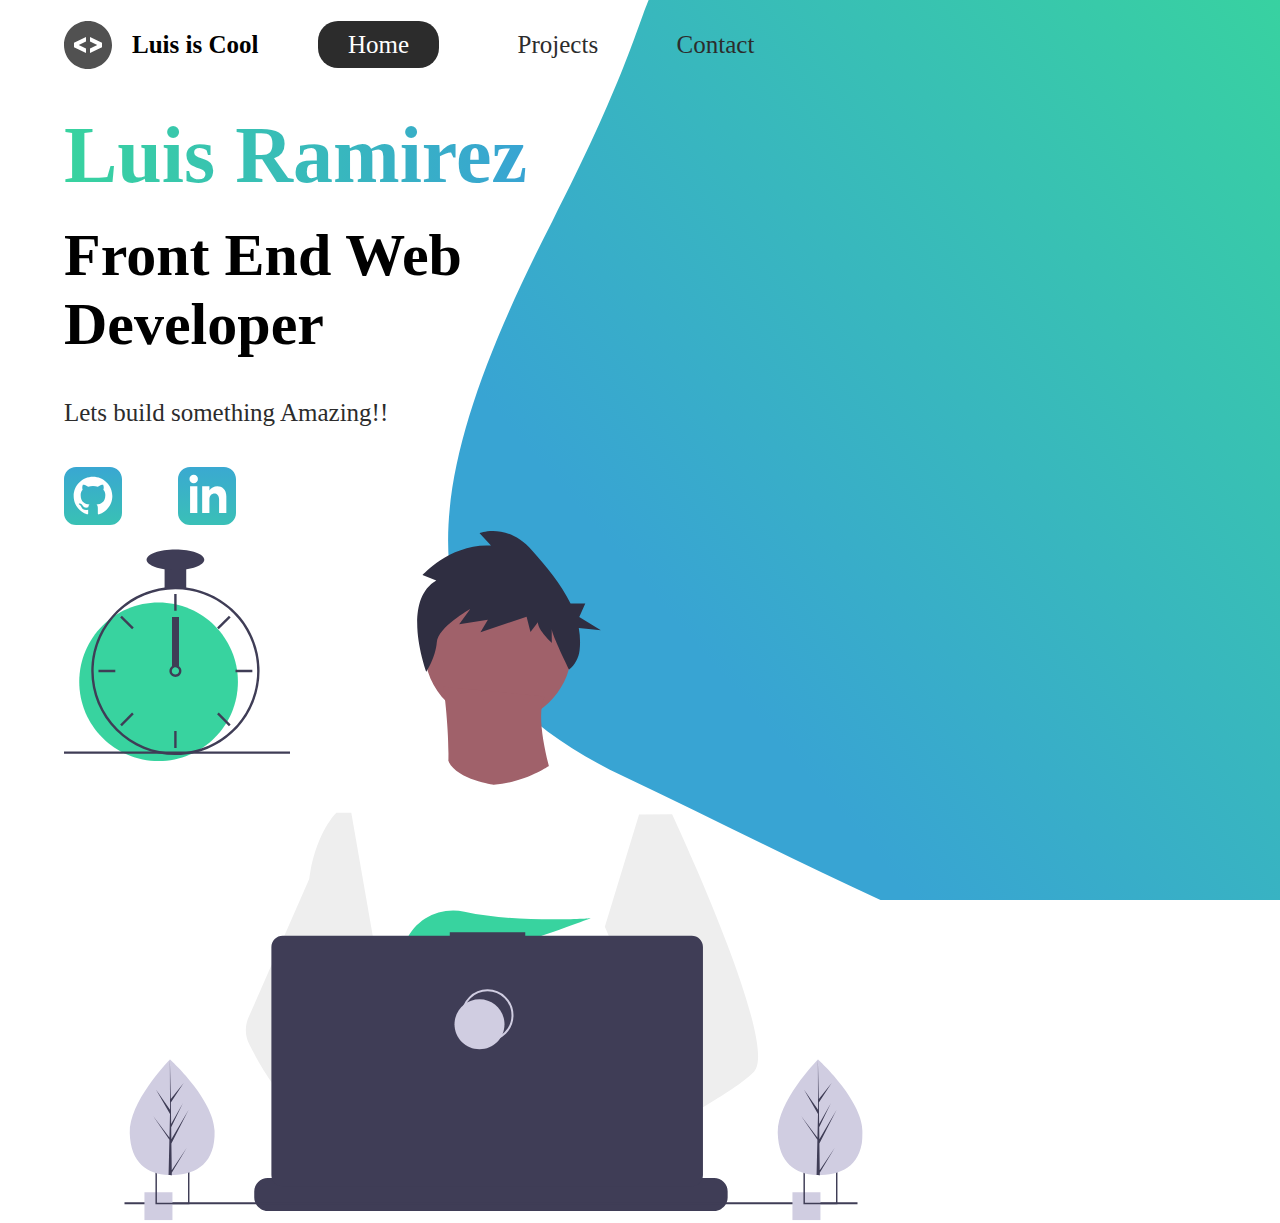
==== index.html @ 54019b85 "new page for my personal site" ====
<!DOCTYPE html>
<html lang="en">

<head>
    <meta charset="UTF-8" />
    <meta name="viewport" content="width=device-width, initial-scale=1.0" />
    <meta http-equiv="X-UA-Compatible" content="ie=edge" />
    <meta name="description" content="Luis is a front-end web developer" />
    <meta name="robots" content="index,follow" />
    <link rel="stylesheet" href="./styles/style.css" />
    <title>Luis Ramirez | Web Dev</title>
</head>

<body>
    <header class="main-head">
        <nav>
            <div class="logo">
                <img src="icons/code.svg" alt="logo">
                <h1>Luis is Cool</h1>
            </div>
            <ul>
                <li><a class="active" href="/">Home</a></li>
                <li><a href="/">Projects</a></li>
                <li><a href="/">Contact</a></li>
            </ul>
        </nav>
    </header>
    <section class="intro">
        <div class="intro-text">
            <h2>Luis Ramirez</h2>
            <h3>Front End Web <br/> Developer </h3>
            <p>Lets build something Amazing!!</p>
            <div class="intro-social">
                <a href="#"><img src="/icons/github.svg" alt="github-social-link"> </a>
                <a href="#"><img src="/icons/linked-in.svg" alt="linkedin-social-link"> </a>
            </div>
        </div>
        <div class="intro-images">
            <svg width="799" height="690" viewBox="0 0 799 690" fill="none" xmlns="http://www.w3.org/2000/svg">
            <g id="undraw_dev_productivity_umsq (1) 1" clip-path="url(#clip0)">
              <path
                id="Vector"
                d="M516.92 624.636C516.92 624.636 512.16 626.266 504.42 628.576C487.31 633.706 455.65 642.216 428.82 643.916C405.72 645.396 386.2 641.836 382.63 626.766C381.1 620.286 383.27 614.956 388 610.576C402.12 597.486 439 592.796 468.25 591.186C476.51 590.736 484.15 590.526 490.51 590.446C501.31 590.306 508.39 590.526 508.39 590.526L508.56 591.186L516.92 624.636Z"
                fill="#A0616A"
              />
              <path
                id="Vector_2"
                d="M436.99 672.586C418.61 695.346 342.73 647.666 316.19 629.886C310.41 626.016 306.97 623.566 306.97 623.566L331.25 591.186L338.94 580.936C338.94 580.936 345.82 584.586 355.99 590.526C356.36 590.746 356.73 590.966 357.11 591.186C365.88 596.336 376.89 603.066 388 610.576C403.33 620.946 418.83 632.776 428.82 643.916C438.59 654.806 443.08 665.036 436.99 672.586Z"
                fill="#A0616A"
              />
              <g id="me">
                <path
                  id="Vector_3"
                  d="M434.672 191.952C475.283 191.607 507.926 158.406 507.582 117.795C507.237 77.1832 474.036 44.5403 433.425 44.8847C392.813 45.2291 360.17 78.4303 360.515 119.042C360.859 159.653 394.06 192.296 434.672 191.952Z"
                  fill="#A0616A"
                />
                <path
                  id="Vector_4"
                  d="M379.477 155.65C379.477 155.65 394.216 259.972 373.002 271.875C351.787 283.779 499.929 283.588 499.929 283.588C499.929 283.588 466.124 193.284 480.809 165.449L379.477 155.65Z"
                  fill="#A0616A"
                />
                <path
                  id="Vector_5"
                  d="M608.101 283.199L596.257 339.402L571.214 458.308L570.49 464.815L562.138 540.138L556.582 590.177L552.857 623.79C528.584 636.526 510.988 645.326 510.988 645.326C510.988 645.326 509.404 637.719 506.871 627.99C489.805 633.265 458.218 642.043 431.404 643.97C441.266 654.777 445.842 664.969 439.817 672.57C421.63 695.485 345.349 648.45 318.659 630.896C318.077 635.158 317.879 639.464 318.068 643.762L297.626 628.314L299.331 592.359L302.206 531.522L305.819 455.229C304.448 451.975 303.294 448.634 302.364 445.228C295.956 423.161 288.032 379.057 281.928 342.067C277.016 312.298 273.302 287.138 272.517 281.785C272.411 281.086 272.358 280.726 272.358 280.726L384.363 230.094C392.509 248.556 429.865 253.809 429.865 253.809C460.756 251.417 484.847 234.913 484.847 234.913L608.101 283.199Z"
                  fill="white"
                />
                <path
                  id="Vector_6"
                  d="M372.285 49.3811L358.49 43.9934C358.49 43.9934 386.969 12.1 426.99 14.513L415.635 2.22366C415.635 2.22366 443.04 -9.01799 468.283 19.6674C481.553 34.7467 496.908 52.4737 506.557 72.5077L521.281 72.3829L515.251 85.9663L536.874 99.3152L514.777 97.0719C516.155 104.471 516.421 112.034 515.566 119.511C514.683 126.991 510.928 133.835 505.094 138.598V138.598C505.094 138.598 487.743 103.449 487.696 97.9443L487.813 111.705C487.813 111.705 473.959 99.4371 473.889 91.1807L466.471 100.877L462.593 85.7717L416.475 101.301L423.87 88.8526L395.157 93.2246L406.278 77.9923C406.278 77.9923 373.932 96.1568 372.811 111.304C371.689 126.452 362.299 140.875 362.299 140.875C362.299 140.875 336.213 70.3294 372.285 49.3811Z"
                  fill="#2F2E41"
                />
                <path
                  id="Vector_7"
                  d="M690.215 540.422C682.794 548.605 664.338 560.992 641.951 574.422C633.623 579.413 624.757 584.559 615.71 589.676C594.122 601.889 571.514 614.001 552.857 623.79C528.584 636.526 510.988 645.326 510.988 645.326C510.988 645.326 509.403 637.719 506.871 627.99C503.48 614.968 498.397 598.141 493.184 590.715C493.002 590.456 492.82 590.218 492.638 589.979C491.121 588.022 489.601 586.885 488.112 586.897L562.138 540.138L594.127 519.926L570.489 464.814L540.842 395.683L557.908 339.727L575.062 283.479L608.101 283.199C608.101 283.199 619.243 306.985 633.514 340.166C635.647 345.128 637.851 350.299 640.096 355.64C669.469 425.394 706.176 522.836 690.215 540.422Z"
                  fill="#EEEEEE"
                />
                <path
                  id="Vector_8"
                  d="M358.123 591.2C355.41 591.212 352.702 591.456 350.029 591.928C327.074 596.073 320.47 616.94 318.659 630.896C318.077 635.158 317.879 639.464 318.068 643.761L297.626 628.314L290.178 622.687C272.316 616.628 256.353 605.733 242.483 592.84C230.449 581.456 219.634 568.849 210.213 555.223C200.831 541.793 192.448 527.692 185.134 513.034C183.094 508.943 181.977 504.454 181.864 499.884C181.751 495.314 182.644 490.775 184.48 486.588L209.154 430.327L245.218 348.098C245.471 346.146 245.752 344.237 246.059 342.371C252.995 300.511 272.367 281.786 272.367 281.786L287.286 281.659L297.778 341.932L310.813 416.815L302.364 445.227L282.839 510.845L302.205 531.522L358.123 591.2Z"
                  fill="#EEEEEE"
                />
              </g>
              <path
                id="Vector_9"
                d="M372.877 415.806L385.631 430.686C390.37 429.783 395.319 428.721 400.416 427.529L396.752 415.806L405.71 426.256C459.707 412.975 526.637 387.155 526.637 387.155C526.637 387.155 454.379 392.453 400.428 380.666C376.558 375.451 351.998 387.284 342.202 409.668C336.508 422.679 337.403 433.951 357.596 433.951C364.419 433.835 371.223 433.195 377.949 432.037L372.877 415.806Z"
                fill="#38D39F"
              />
              <path
                id="Vector_10"
                d="M663.65 660.386V666.456C663.654 668.122 663.345 669.774 662.74 671.326C662.472 672.018 662.147 672.687 661.77 673.326C660.578 675.326 658.887 676.983 656.862 678.133C654.838 679.283 652.549 679.887 650.22 679.886H203.67C201.342 679.887 199.053 679.283 197.028 678.133C195.003 676.983 193.312 675.326 192.12 673.326C191.743 672.687 191.419 672.018 191.15 671.326C190.546 669.774 190.237 668.122 190.24 666.456V660.386C190.24 658.622 190.587 656.876 191.262 655.246C191.936 653.616 192.926 652.136 194.173 650.888C195.42 649.641 196.901 648.652 198.53 647.977C200.16 647.302 201.906 646.955 203.67 646.956H229.41V644.126C229.41 644.052 229.425 643.979 229.453 643.911C229.481 643.843 229.522 643.782 229.574 643.73C229.626 643.678 229.688 643.636 229.756 643.608C229.824 643.58 229.897 643.566 229.97 643.566H243.4C243.474 643.566 243.547 643.58 243.615 643.608C243.683 643.636 243.745 643.678 243.797 643.73C243.849 643.782 243.89 643.843 243.918 643.911C243.946 643.979 243.96 644.052 243.96 644.126V646.956H252.35V644.126C252.35 644.052 252.365 643.979 252.393 643.911C252.421 643.843 252.462 643.782 252.514 643.73C252.566 643.678 252.628 643.636 252.696 643.608C252.764 643.58 252.837 643.566 252.91 643.566H266.34C266.414 643.566 266.487 643.58 266.555 643.608C266.623 643.636 266.684 643.678 266.736 643.73C266.789 643.782 266.83 643.843 266.858 643.911C266.886 643.979 266.9 644.052 266.9 644.126V646.956H275.3V644.126C275.3 644.052 275.315 643.979 275.343 643.911C275.371 643.843 275.412 643.782 275.464 643.73C275.516 643.678 275.578 643.636 275.646 643.608C275.714 643.58 275.787 643.566 275.86 643.566H289.29C289.364 643.566 289.437 643.58 289.505 643.608C289.573 643.636 289.634 643.678 289.686 643.73C289.739 643.782 289.78 643.843 289.808 643.911C289.836 643.979 289.85 644.052 289.85 644.126V646.956H298.24V644.126C298.24 644.052 298.255 643.979 298.283 643.911C298.311 643.843 298.352 643.782 298.404 643.73C298.456 643.678 298.518 643.636 298.586 643.608C298.654 643.58 298.727 643.566 298.8 643.566H312.23C312.304 643.566 312.377 643.58 312.445 643.608C312.513 643.636 312.574 643.678 312.626 643.73C312.678 643.782 312.72 643.843 312.748 643.911C312.776 643.979 312.79 644.052 312.79 644.126V646.956H321.18V644.126C321.18 644.052 321.194 643.979 321.223 643.911C321.251 643.843 321.292 643.782 321.344 643.73C321.396 643.678 321.458 643.636 321.526 643.608C321.594 643.58 321.667 643.566 321.74 643.566H335.17C335.244 643.566 335.317 643.58 335.385 643.608C335.453 643.636 335.514 643.678 335.566 643.73C335.618 643.782 335.66 643.843 335.688 643.911C335.716 643.979 335.73 644.052 335.73 644.126V646.956H344.13V644.126C344.13 644.052 344.145 643.979 344.173 643.911C344.201 643.843 344.242 643.782 344.294 643.73C344.346 643.678 344.408 643.636 344.476 643.608C344.544 643.58 344.617 643.566 344.69 643.566H358.12C358.194 643.566 358.267 643.58 358.335 643.608C358.403 643.636 358.464 643.678 358.516 643.73C358.569 643.782 358.61 643.843 358.638 643.911C358.666 643.979 358.68 644.052 358.68 644.126V646.956H367.07V644.126C367.07 644.052 367.085 643.979 367.113 643.911C367.141 643.843 367.182 643.782 367.234 643.73C367.286 643.678 367.348 643.636 367.416 643.608C367.484 643.58 367.557 643.566 367.63 643.566H472.83C472.904 643.566 472.977 643.58 473.045 643.608C473.113 643.636 473.174 643.678 473.227 643.73C473.279 643.782 473.32 643.843 473.348 643.911C473.376 643.979 473.39 644.052 473.39 644.126V646.956H481.79V644.126C481.79 644.052 481.804 643.979 481.833 643.911C481.861 643.843 481.902 643.782 481.954 643.73C482.006 643.678 482.068 643.636 482.136 643.608C482.204 643.58 482.277 643.566 482.35 643.566H495.78C495.928 643.567 496.07 643.627 496.175 643.732C496.279 643.836 496.339 643.978 496.34 644.126V646.956H504.73V644.126C504.73 644.052 504.745 643.979 504.773 643.911C504.801 643.843 504.842 643.782 504.894 643.73C504.946 643.678 505.008 643.636 505.076 643.608C505.144 643.58 505.217 643.566 505.29 643.566H518.72C518.794 643.566 518.867 643.58 518.935 643.608C519.003 643.636 519.065 643.678 519.117 643.73C519.169 643.782 519.21 643.843 519.238 643.911C519.266 643.979 519.28 644.052 519.28 644.126V646.956H527.67V644.126C527.67 644.052 527.685 643.979 527.713 643.911C527.741 643.843 527.782 643.782 527.834 643.73C527.886 643.678 527.948 643.636 528.016 643.608C528.084 643.58 528.157 643.566 528.23 643.566H541.66C541.734 643.566 541.807 643.58 541.875 643.608C541.943 643.636 542.005 643.678 542.057 643.73C542.109 643.782 542.15 643.843 542.178 643.911C542.206 643.979 542.22 644.052 542.22 644.126V646.956H550.62V644.126C550.62 644.052 550.635 643.979 550.663 643.911C550.691 643.843 550.732 643.782 550.784 643.73C550.836 643.678 550.898 643.636 550.966 643.608C551.034 643.58 551.107 643.566 551.18 643.566H564.61C564.757 643.568 564.898 643.628 565.001 643.733C565.104 643.837 565.161 643.979 565.16 644.126V646.956H573.56V644.126C573.56 644.052 573.575 643.979 573.603 643.911C573.631 643.843 573.672 643.782 573.724 643.73C573.776 643.678 573.838 643.636 573.906 643.608C573.974 643.58 574.047 643.566 574.12 643.566H587.55C587.624 643.566 587.697 643.58 587.765 643.608C587.833 643.636 587.895 643.678 587.947 643.73C587.999 643.782 588.04 643.843 588.068 643.911C588.096 643.979 588.11 644.052 588.11 644.126V646.956H596.5V644.126C596.5 644.052 596.515 643.979 596.543 643.911C596.571 643.843 596.612 643.782 596.664 643.73C596.716 643.678 596.778 643.636 596.846 643.608C596.914 643.58 596.987 643.566 597.06 643.566H610.49C610.564 643.566 610.637 643.58 610.705 643.608C610.773 643.636 610.835 643.678 610.887 643.73C610.939 643.782 610.98 643.843 611.008 643.911C611.036 643.979 611.05 644.052 611.05 644.126V646.956H650.22C651.984 646.955 653.731 647.302 655.36 647.977C656.99 648.652 658.471 649.641 659.718 650.888C660.965 652.136 661.954 653.616 662.629 655.246C663.304 656.876 663.651 658.622 663.65 660.386Z"
                fill="#3F3D56"
              />
              <path
                id="Vector_11"
                d="M793.5 671.326H60.5V673.326H793.5V671.326Z"
                fill="#3F3D56"
              />
              <path
                id="Vector_12"
                d="M627.694 404.757H461.251V401.326H385.78V404.757H218.651C215.665 404.757 212.801 405.943 210.69 408.054C208.578 410.166 207.392 413.029 207.392 416.015V643.927C207.392 646.913 208.578 649.776 210.69 651.888C212.801 653.999 215.665 655.185 218.651 655.185H627.694C630.68 655.185 633.544 653.999 635.655 651.888C637.767 649.776 638.953 646.913 638.953 643.927V416.015C638.953 414.537 638.662 413.073 638.096 411.707C637.53 410.341 636.701 409.1 635.655 408.054C634.61 407.009 633.369 406.18 632.003 405.614C630.637 405.048 629.173 404.757 627.694 404.757Z"
                fill="#3F3D56"
              />
              <path
                id="Vector_13"
                d="M423.5 509.326C437.307 509.326 448.5 498.133 448.5 484.326C448.5 470.519 437.307 459.326 423.5 459.326C409.693 459.326 398.5 470.519 398.5 484.326C398.5 498.133 409.693 509.326 423.5 509.326Z"
                stroke="#D0CDE1"
                stroke-width="2"
                stroke-miterlimit="10"
              />
              <path
                id="Vector_14"
                d="M415.5 518.326C429.307 518.326 440.5 507.133 440.5 493.326C440.5 479.519 429.307 468.326 415.5 468.326C401.693 468.326 390.5 479.519 390.5 493.326C390.5 507.133 401.693 518.326 415.5 518.326Z"
                fill="#D0CDE1"
              />
              <path
                id="Vector_15"
                d="M108.446 661.223H80.4463V689.223H108.446V661.223Z"
                fill="#D0CDE1"
              />
              <path
                id="Vector_16"
                d="M91.4502 639.223V673.223H125.45V639.223H91.4502ZM123.97 671.743H92.9202V640.703H123.97V671.743Z"
                fill="#3F3D56"
              />
              <path
                id="Vector_17"
                d="M756.446 661.223H728.446V689.223H756.446V661.223Z"
                fill="#D0CDE1"
              />
              <path
                id="Vector_18"
                d="M739.45 639.223V673.223H773.45V639.223H739.45ZM771.97 671.743H740.92V640.703H771.97V671.743Z"
                fill="#3F3D56"
              />
              <path
                id="Vector_19"
                d="M94.5802 230.113C138.399 230.113 173.921 194.592 173.921 150.773C173.921 106.955 138.399 71.4326 94.5802 71.4326C50.7617 71.4326 15.2397 106.955 15.2397 150.773C15.2397 194.592 50.7617 230.113 94.5802 230.113Z"
                fill="#38D39F"
              />
              <path
                id="Vector_20"
                d="M122.229 56.4899C115.045 55.5763 107.774 55.5763 100.59 56.4899C84.586 58.5913 69.5203 65.2398 57.181 75.6465C44.8417 86.0532 35.7467 99.7813 30.9754 115.202C28.8053 122.229 27.5764 129.514 27.3208 136.864C27.2848 137.886 27.2607 138.92 27.2607 139.954C27.283 162.264 36.1559 183.655 51.932 199.431C67.7082 215.207 89.0989 224.08 111.41 224.103C113.201 224.103 114.992 224.042 116.759 223.934C120.907 223.674 125.03 223.103 129.093 222.227C148.495 218.055 165.798 207.161 177.947 191.468C190.095 175.776 196.308 156.295 195.487 136.467C194.665 116.638 186.863 97.738 173.459 83.1039C160.054 68.4698 141.909 59.0435 122.229 56.4899H122.229ZM137.748 217.347H137.736C130.959 219.659 123.905 221.062 116.759 221.518C114.992 221.638 113.201 221.698 111.41 221.698C89.7377 221.672 68.961 213.051 53.6367 197.727C38.3123 182.402 29.6914 161.626 29.6649 139.954C29.6649 138.92 29.689 137.886 29.725 136.864C30.5514 115.744 39.5156 95.7617 54.7411 81.1008C69.9666 66.44 90.273 58.237 111.41 58.2089C130.776 58.21 149.513 65.0865 164.283 77.6131C179.052 90.1398 188.895 107.503 192.057 126.61C195.219 145.716 191.496 165.325 181.55 181.942C171.604 198.559 156.081 211.106 137.748 217.347H137.748Z"
                fill="#3F3D56"
              />
              <path
                id="Vector_21"
                d="M112.612 63.0176H110.208V79.8474H112.612V63.0176Z"
                fill="#3F3D56"
              />
              <path
                id="Vector_22"
                d="M57.8578 84.7018L56.1577 86.4019L68.0582 98.3023L69.7582 96.6022L57.8578 84.7018Z"
                fill="#3F3D56"
              />
              <path
                id="Vector_23"
                d="M34.4736 138.751V141.156H51.3034V138.751H34.4736Z"
                fill="#3F3D56"
              />
              <path
                id="Vector_24"
                d="M56.1578 193.506L57.8579 195.206L69.7584 183.306L68.0583 181.606L56.1578 193.506Z"
                fill="#3F3D56"
              />
              <path
                id="Vector_25"
                d="M153.062 96.6022L154.762 98.3022L166.662 86.4018L164.962 84.7017L153.062 96.6022Z"
                fill="#3F3D56"
              />
              <path
                id="Vector_26"
                d="M171.516 138.751V141.156H188.346V138.751H171.516Z"
                fill="#3F3D56"
              />
              <path
                id="Vector_27"
                d="M154.762 181.605L153.062 183.305L164.962 195.206L166.662 193.506L154.762 181.605Z"
                fill="#3F3D56"
              />
              <path
                id="Vector_28"
                d="M112.612 200.06H110.208V216.89H112.612V200.06Z"
                fill="#3F3D56"
              />
              <path
                id="Vector_29"
                d="M115.016 135.145C113.976 134.365 112.711 133.943 111.41 133.943C110.11 133.943 108.844 134.365 107.804 135.145C107.091 135.686 106.505 136.375 106.085 137.165C105.552 138.181 105.322 139.329 105.421 140.473C105.52 141.616 105.944 142.707 106.644 143.617C107.343 144.527 108.288 145.218 109.368 145.608C110.447 145.997 111.616 146.07 112.735 145.817C113.855 145.564 114.878 144.996 115.685 144.179C116.492 143.363 117.048 142.333 117.288 141.21C117.528 140.088 117.441 138.92 117.039 137.846C116.636 136.771 115.935 135.834 115.017 135.145H115.016ZM111.41 143.56C110.454 143.557 109.539 143.176 108.863 142.501C108.187 141.825 107.807 140.909 107.804 139.954C107.808 139.224 108.03 138.513 108.441 137.91C108.793 137.4 109.271 136.989 109.828 136.718C110.386 136.446 111.004 136.323 111.623 136.361C112.241 136.398 112.84 136.594 113.361 136.931C113.881 137.267 114.307 137.732 114.595 138.281C114.883 138.83 115.025 139.444 115.007 140.063C114.989 140.683 114.811 141.287 114.491 141.818C114.17 142.349 113.719 142.788 113.179 143.093C112.639 143.398 112.03 143.559 111.41 143.56V143.56Z"
                fill="#3F3D56"
              />
              <path
                id="Vector_30"
                d="M122.229 35.3687H100.591V57.007H122.229V35.3687Z"
                fill="#3F3D56"
              />
              <path
                id="Vector_31"
                d="M111.41 38.9748C127.344 38.9748 140.261 34.4 140.261 28.7567C140.261 23.1134 127.344 18.5386 111.41 18.5386C95.4757 18.5386 82.5586 23.1134 82.5586 28.7567C82.5586 34.4 95.4757 38.9748 111.41 38.9748Z"
                fill="#3F3D56"
              />
              <path id="clock-arrow" d="M115 86H108V135H115V86Z" fill="#3F3D56" />
              <path
                id="Vector_32"
                d="M226 220.44H0V222.844H226V220.44Z"
                fill="#3F3D56"
              />
              <g id="plant-left">
                <path
                  id="Vector_33"
                  d="M150.594 599.754C151.527 631.704 132.858 643.413 109.43 644.097C108.886 644.113 108.344 644.123 107.805 644.126C106.719 644.135 105.643 644.117 104.577 644.072C83.3891 643.193 66.6172 631.945 65.7495 602.232C64.8515 571.482 103.018 531.529 105.882 528.574L105.887 528.571C105.996 528.458 106.052 528.402 106.052 528.402C106.052 528.402 149.661 567.807 150.594 599.754Z"
                  fill="#D0CDE1"
                />
                <path
                  id="Vector_34"
                  d="M107.744 639.255L122.626 617.124L107.774 641.636L107.805 644.126C106.719 644.135 105.643 644.117 104.577 644.072L105.315 612.06L105.295 611.813L105.322 611.766L105.393 608.741L89.0952 585.078L105.374 606.477L105.432 607.116L105.989 582.93L91.9122 558.397L106.029 578.681L105.882 528.574L105.882 528.407L105.887 528.571L106.821 568.062L119.651 552.021L106.863 571.464L107.143 593.098L118.949 571.984L107.187 596.279L107.343 608.308L124.512 578.897L107.395 612.505L107.744 639.255Z"
                  fill="#3F3D56"
                />
              </g>
              <g id="plant-right">
                <path
                  id="Vector_35"
                  d="M798.594 599.754C799.527 631.704 780.858 643.413 757.43 644.097C756.886 644.113 756.344 644.123 755.805 644.126C754.719 644.135 753.643 644.117 752.577 644.072C731.389 643.193 714.617 631.945 713.749 602.232C712.851 571.482 751.018 531.529 753.882 528.574L753.887 528.571C753.996 528.458 754.052 528.402 754.052 528.402C754.052 528.402 797.661 567.807 798.594 599.754Z"
                  fill="#D0CDE1"
                />
                <path
                  id="Vector_36"
                  d="M755.744 639.255L770.626 617.124L755.774 641.636L755.805 644.126C754.719 644.135 753.643 644.117 752.577 644.072L753.315 612.06L753.295 611.813L753.323 611.766L753.393 608.741L737.095 585.078L753.374 606.477L753.432 607.116L753.989 582.93L739.912 558.397L754.029 578.681L753.882 528.574L753.882 528.407L753.887 528.571L754.821 568.062L767.651 552.021L754.864 571.464L755.143 593.098L766.949 571.984L755.187 596.279L755.343 608.308L772.512 578.897L755.395 612.505L755.744 639.255Z"
                  fill="#3F3D56"
                />
              </g>
            </g>
            <defs>
              <clipPath id="clip0">
                <rect width="798.627" height="689.223" fill="white" />
              </clipPath>
            </defs>
          </svg>
            <img class="splash" src="/img/splash.svg" alt="" />
        </div>
    </section>


</body>

</html>
---- styles/style.css ----
* {
  margin: 0;
  padding: 0;
  -webkit-box-sizing: border-box;
          box-sizing: border-box;
}

html {
  font-size: 62.5%;
}

h1 {
  font-size: 2.5rem;
}

li,
button,
label,
input,
a,
p {
  font-size: 2.5rem;
}

h2 {
  font-size: 4rem;
}

h3 {
  font-size: 2.5rem;
}

h4,
h5 {
  font-size: 2rem;
}

ul {
  list-style: none;
}

a {
  text-decoration: none;
  color: #2c2c2c;
}

.main-head {
  width: 95%;
  margin: 0 0 0 auto;
}

nav {
  display: -webkit-box;
  display: -ms-flexbox;
  display: flex;
  -webkit-box-pack: justify;
      -ms-flex-pack: justify;
          justify-content: space-between;
  -webkit-box-align: center;
      -ms-flex-align: center;
          align-items: center;
  -webkit-box-orient: horizontal;
  -webkit-box-direction: normal;
      -ms-flex-direction: row;
          flex-direction: row;
  min-height: 10vh;
  width: 60%;
  -ms-flex-wrap: wrap;
      flex-wrap: wrap;
}

nav .logo {
  display: -webkit-box;
  display: -ms-flexbox;
  display: flex;
  -webkit-box-pack: start;
      -ms-flex-pack: start;
          justify-content: flex-start;
  -webkit-box-align: center;
      -ms-flex-align: center;
          align-items: center;
  -webkit-box-orient: horizontal;
  -webkit-box-direction: normal;
      -ms-flex-direction: row;
          flex-direction: row;
  -webkit-box-flex: 1;
      -ms-flex: 1 1 10rem;
          flex: 1 1 10rem;
}

nav .logo h1 {
  margin: 2rem;
}

nav ul {
  display: -webkit-box;
  display: -ms-flexbox;
  display: flex;
  -ms-flex-pack: distribute;
      justify-content: space-around;
  -webkit-box-align: center;
      -ms-flex-align: center;
          align-items: center;
  -webkit-box-orient: horizontal;
  -webkit-box-direction: normal;
      -ms-flex-direction: row;
          flex-direction: row;
  -webkit-box-flex: 1;
      -ms-flex: 1 1 40rem;
          flex: 1 1 40rem;
}

.intro {
  min-height: 90vh;
  width: 90%;
  margin: auto;
  -ms-flex-wrap: wrap;
      flex-wrap: wrap;
  display: -webkit-box;
  display: -ms-flexbox;
  display: flex;
  -webkit-box-pack: justify;
      -ms-flex-pack: justify;
          justify-content: space-between;
  -webkit-box-align: center;
      -ms-flex-align: center;
          align-items: center;
  -webkit-box-orient: horizontal;
  -webkit-box-direction: normal;
      -ms-flex-direction: row;
          flex-direction: row;
}

.intro h2 {
  font-size: 8rem;
  padding-top: 2rem;
  background: -webkit-gradient(linear, left top, right top, from(#38d39f), to(#38a4d3));
  background: linear-gradient(left, #38d39f, #38a4d3);
  -webkit-background-clip: text;
  -moz-background-clip: text;
  -webkit-text-fill-color: transparent;
  -moz-text-fill-color: transparent;
  display: inline-block;
}

.intro h3 {
  font-size: 6rem;
  padding: 2rem 0rem;
}

.intro p {
  padding-top: 2rem;
  color: #2c2c2c;
}

.splash {
  position: absolute;
  top: 0%;
  right: 0%;
  height: 100%;
  z-index: -1;
}

.intro-social {
  margin-top: 4rem;
}

.intro-social a {
  margin-right: 5rem;
}

.active {
  background: #2c2c2c;
  color: white;
  padding: 1rem 3rem;
  border-radius: 2rem;
}

.intro-text,
.intro-images {
  -webkit-box-flex: 1;
      -ms-flex: 1 1 40rem;
          flex: 1 1 40rem;
}
/*# sourceMappingURL=style.css.map */
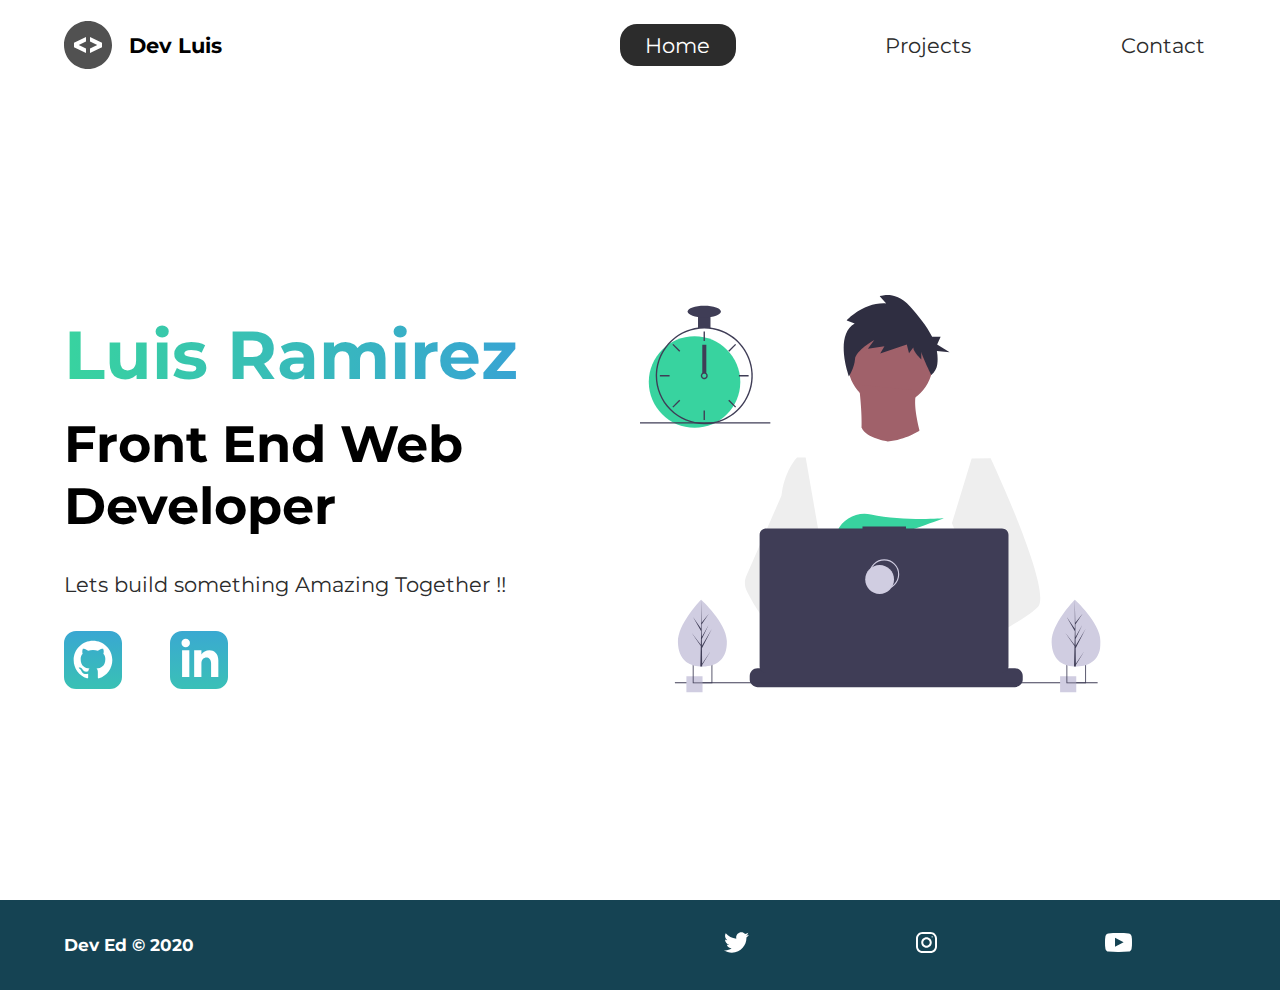
==== commit c74d217b: "added contact page" ====
--- a/index.html
+++ b/index.html
@@ -7,6 +7,7 @@
     <meta http-equiv="X-UA-Compatible" content="ie=edge" />
     <meta name="description" content="Luis is a front-end web developer" />
     <meta name="robots" content="index,follow" />
+    <link href="https://fonts.googleapis.com/css2?family=Montserrat:wght@400;500&display=swap" rel="stylesheet">
     <link rel="stylesheet" href="./styles/style.css" />
     <title>Luis Ramirez | Web Dev</title>
 </head>
@@ -16,12 +17,12 @@
         <nav>
             <div class="logo">
                 <img src="icons/code.svg" alt="logo">
-                <h1>Luis is Cool</h1>
+                <h1>Dev Luis</h1>
             </div>
             <ul>
                 <li><a class="active" href="/">Home</a></li>
-                <li><a href="/">Projects</a></li>
-                <li><a href="/">Contact</a></li>
+                <li><a href="./projects/">Projects</a></li>
+                <li><a href="./contact/">Contact</a></li>
             </ul>
         </nav>
     </header>
@@ -29,10 +30,10 @@
         <div class="intro-text">
             <h2>Luis Ramirez</h2>
             <h3>Front End Web <br/> Developer </h3>
-            <p>Lets build something Amazing!!</p>
+            <p>Lets build something Amazing Together !!</p>
             <div class="intro-social">
-                <a href="#"><img src="/icons/github.svg" alt="github-social-link"> </a>
-                <a href="#"><img src="/icons/linked-in.svg" alt="linkedin-social-link"> </a>
+                <a href="https://github.com/LRamirez24"><img src="/icons/github.svg" alt="github-social-link"> </a>
+                <a href="https://www.linkedin.com/in/luisramirez2050/"><img src="/icons/linked-in.svg" alt="linkedin-social-link"> </a>
             </div>
         </div>
         <div class="intro-images">
@@ -237,6 +238,20 @@
             <img class="splash" src="/img/splash.svg" alt="" />
         </div>
     </section>
+    <footer>
+        <h4>Dev Ed &copy; 2020</h4>
+        <ul>
+            <li>
+                <a href="#"><img src="/icons/twitter 1.svg" alt="twitter-social" /></a>
+            </li>
+            <li>
+                <a href="https://www.instagram.com/apex_2025/"><img src="/icons/instagram 1.svg" alt="instagram-social" /></a>
+            </li>
+            <li>
+                <a href="https://www.youtube.com/channel/UCtW0k7LJt987XEKAniALX8g?view_as=subscriber"><img src="/icons/youtube-symbol 1.svg" alt="youtube-social" /></a>
+            </li>
+        </ul>
+    </footer>
 
 
 </body>
--- a/styles/style.css
+++ b/styles/style.css
@@ -11,6 +11,10 @@
 
 h1 {
   font-size: 2.5rem;
+}
+
+body {
+  font-family: 'Montserrat', sans-serif;
 }
 
 li,
@@ -182,4 +186,328 @@
       -ms-flex: 1 1 40rem;
           flex: 1 1 40rem;
 }
+
+#plant-left {
+  -webkit-animation: plant 1.5s ease infinite alternate;
+          animation: plant 1.5s ease infinite alternate;
+}
+
+#plant-right {
+  -webkit-animation: plant 1.5s ease infinite alternate 0.5s;
+          animation: plant 1.5s ease infinite alternate 0.5s;
+}
+
+#me {
+  -webkit-animation: me 1s ease infinite alternate;
+          animation: me 1s ease infinite alternate;
+  -webkit-transform-origin: bottom;
+          transform-origin: bottom;
+}
+
+#clock-arrow {
+  -webkit-animation: clock 1.5s infinite linear;
+          animation: clock 1.5s infinite linear;
+  transform-box: fill-box;
+  -webkit-transform-origin: bottom;
+          transform-origin: bottom;
+}
+
+@-webkit-keyframes me {
+  from {
+    -webkit-transform: rotateZ(-5deg);
+            transform: rotateZ(-5deg);
+  }
+  to {
+    -webkit-transform: rotateZ(5deg);
+            transform: rotateZ(5deg);
+  }
+}
+
+@keyframes me {
+  from {
+    -webkit-transform: rotateZ(-5deg);
+            transform: rotateZ(-5deg);
+  }
+  to {
+    -webkit-transform: rotateZ(5deg);
+            transform: rotateZ(5deg);
+  }
+}
+
+@-webkit-keyframes plant {
+  from {
+    -webkit-transform: translateY(0%);
+            transform: translateY(0%);
+  }
+  to {
+    -webkit-transform: translateY(-30%);
+            transform: translateY(-30%);
+  }
+}
+
+@keyframes plant {
+  from {
+    -webkit-transform: translateY(0%);
+            transform: translateY(0%);
+  }
+  to {
+    -webkit-transform: translateY(-30%);
+            transform: translateY(-30%);
+  }
+}
+
+@-webkit-keyframes clock {
+  from {
+    -webkit-transform: rotateZ(0deg);
+            transform: rotateZ(0deg);
+  }
+  to {
+    -webkit-transform: rotateZ(360deg);
+            transform: rotateZ(360deg);
+  }
+}
+
+@keyframes clock {
+  from {
+    -webkit-transform: rotateZ(0deg);
+            transform: rotateZ(0deg);
+  }
+  to {
+    -webkit-transform: rotateZ(360deg);
+            transform: rotateZ(360deg);
+  }
+}
+
+.projects {
+  width: 90%;
+  margin: auto;
+  min-height: 90vh;
+  display: -webkit-box;
+  display: -ms-flexbox;
+  display: flex;
+  -webkit-box-pack: justify;
+      -ms-flex-pack: justify;
+          justify-content: space-between;
+  -webkit-box-align: center;
+      -ms-flex-align: center;
+          align-items: center;
+  -webkit-box-orient: horizontal;
+  -webkit-box-direction: normal;
+      -ms-flex-direction: row;
+          flex-direction: row;
+  text-align: center;
+  -ms-flex-wrap: wrap;
+      flex-wrap: wrap;
+}
+
+.projects h2 {
+  margin: 5rem;
+}
+
+.travelly,
+.elena {
+  -webkit-box-flex: 1;
+      -ms-flex: 1 1 40rem;
+          flex: 1 1 40rem;
+}
+
+.form-section {
+  min-height: 80vh;
+  display: -webkit-box;
+  display: -ms-flexbox;
+  display: flex;
+  -webkit-box-pack: center;
+      -ms-flex-pack: center;
+          justify-content: center;
+  -webkit-box-align: center;
+      -ms-flex-align: center;
+          align-items: center;
+  -webkit-box-orient: horizontal;
+  -webkit-box-direction: normal;
+      -ms-flex-direction: row;
+          flex-direction: row;
+  margin-top: 3rem;
+}
+
+.form-section form {
+  padding: 3rem 10rem;
+  -webkit-box-shadow: 0px 10px 10px rgba(0, 0, 0, 0.2), 0px 20px 40px rgba(0, 0, 0, 0.2);
+          box-shadow: 0px 10px 10px rgba(0, 0, 0, 0.2), 0px 20px 40px rgba(0, 0, 0, 0.2);
+  display: -webkit-box;
+  display: -ms-flexbox;
+  display: flex;
+  -webkit-box-pack: center;
+      -ms-flex-pack: center;
+          justify-content: center;
+  -webkit-box-align: center;
+      -ms-flex-align: center;
+          align-items: center;
+  -webkit-box-orient: vertical;
+  -webkit-box-direction: normal;
+      -ms-flex-direction: column;
+          flex-direction: column;
+  border-radius: 2rem;
+}
+
+.form-section form input,
+.form-section form textarea {
+  margin: 2rem;
+}
+
+.form-section form input:focus,
+.form-section form textarea:focus {
+  outline: 2px solid black;
+}
+
+.form-section form textarea {
+  font-family: "Montserrat", sans-serif;
+  font-size: 2rem;
+}
+
+.form-section form button {
+  width: 100%;
+  padding: 2rem;
+  background-color: #154353;
+  color: white;
+}
+
+.form-section form button:focus {
+  background: #33696b;
+}
+
+footer {
+  background: #154353;
+  color: white;
+  min-height: 10vh;
+  padding: 0% 5%;
+  display: -webkit-box;
+  display: -ms-flexbox;
+  display: flex;
+  -webkit-box-pack: start;
+      -ms-flex-pack: start;
+          justify-content: flex-start;
+  -webkit-box-align: center;
+      -ms-flex-align: center;
+          align-items: center;
+  -webkit-box-orient: horizontal;
+  -webkit-box-direction: normal;
+      -ms-flex-direction: row;
+          flex-direction: row;
+}
+
+footer ul {
+  -webkit-box-flex: 1;
+      -ms-flex: 1 1 40rem;
+          flex: 1 1 40rem;
+  display: -webkit-box;
+  display: -ms-flexbox;
+  display: flex;
+  -ms-flex-pack: distribute;
+      justify-content: space-around;
+  -webkit-box-align: center;
+      -ms-flex-align: center;
+          align-items: center;
+  -webkit-box-orient: horizontal;
+  -webkit-box-direction: normal;
+      -ms-flex-direction: row;
+          flex-direction: row;
+}
+
+footer h4 {
+  -webkit-box-flex: 1;
+      -ms-flex: 1 1 40rem;
+          flex: 1 1 40rem;
+}
+
+@media screen and (max-width: 1332px) {
+  html {
+    font-size: 53%;
+  }
+  .splash {
+    display: none;
+  }
+  svg {
+    width: 80%;
+  }
+  nav {
+    width: 100%;
+  }
+}
+
+@media screen and (max-width: 754px) {
+  html {
+    font-size: 45%;
+  }
+  svg {
+    height: 60%;
+  }
+  .main-head {
+    width: 100%;
+  }
+  nav .logo {
+    display: -webkit-box;
+    display: -ms-flexbox;
+    display: flex;
+    -webkit-box-pack: center;
+        -ms-flex-pack: center;
+            justify-content: center;
+    -webkit-box-align: center;
+        -ms-flex-align: center;
+            align-items: center;
+    -webkit-box-orient: vertical;
+    -webkit-box-direction: normal;
+        -ms-flex-direction: column;
+            flex-direction: column;
+    -webkit-box-flex: 1;
+        -ms-flex: 1 1 20rem;
+            flex: 1 1 20rem;
+    margin-top: 2rem;
+  }
+  nav ul {
+    -webkit-box-flex: 1;
+        -ms-flex: 1 1 60rem;
+            flex: 1 1 60rem;
+    margin: 2rem 0rem;
+  }
+  .intro-text {
+    margin-top: 5rem;
+    text-align: center;
+  }
+  .intro-images {
+    text-align: center;
+  }
+  .intro-social {
+    display: -webkit-box;
+    display: -ms-flexbox;
+    display: flex;
+    -webkit-box-pack: center;
+        -ms-flex-pack: center;
+            justify-content: center;
+    -webkit-box-align: center;
+        -ms-flex-align: center;
+            align-items: center;
+    -webkit-box-orient: horizontal;
+    -webkit-box-direction: normal;
+        -ms-flex-direction: row;
+            flex-direction: row;
+  }
+  .intro-social a {
+    margin: 2rem;
+  }
+  .elena,
+  .travelly {
+    -webkit-box-flex: 1;
+        -ms-flex: 1 1 50rem;
+            flex: 1 1 50rem;
+  }
+  .elena img,
+  .travelly img {
+    width: 100%;
+    height: 100%;
+  }
+  form {
+    padding: 0rem;
+    width: 100%;
+  }
+}
 /*# sourceMappingURL=style.css.map */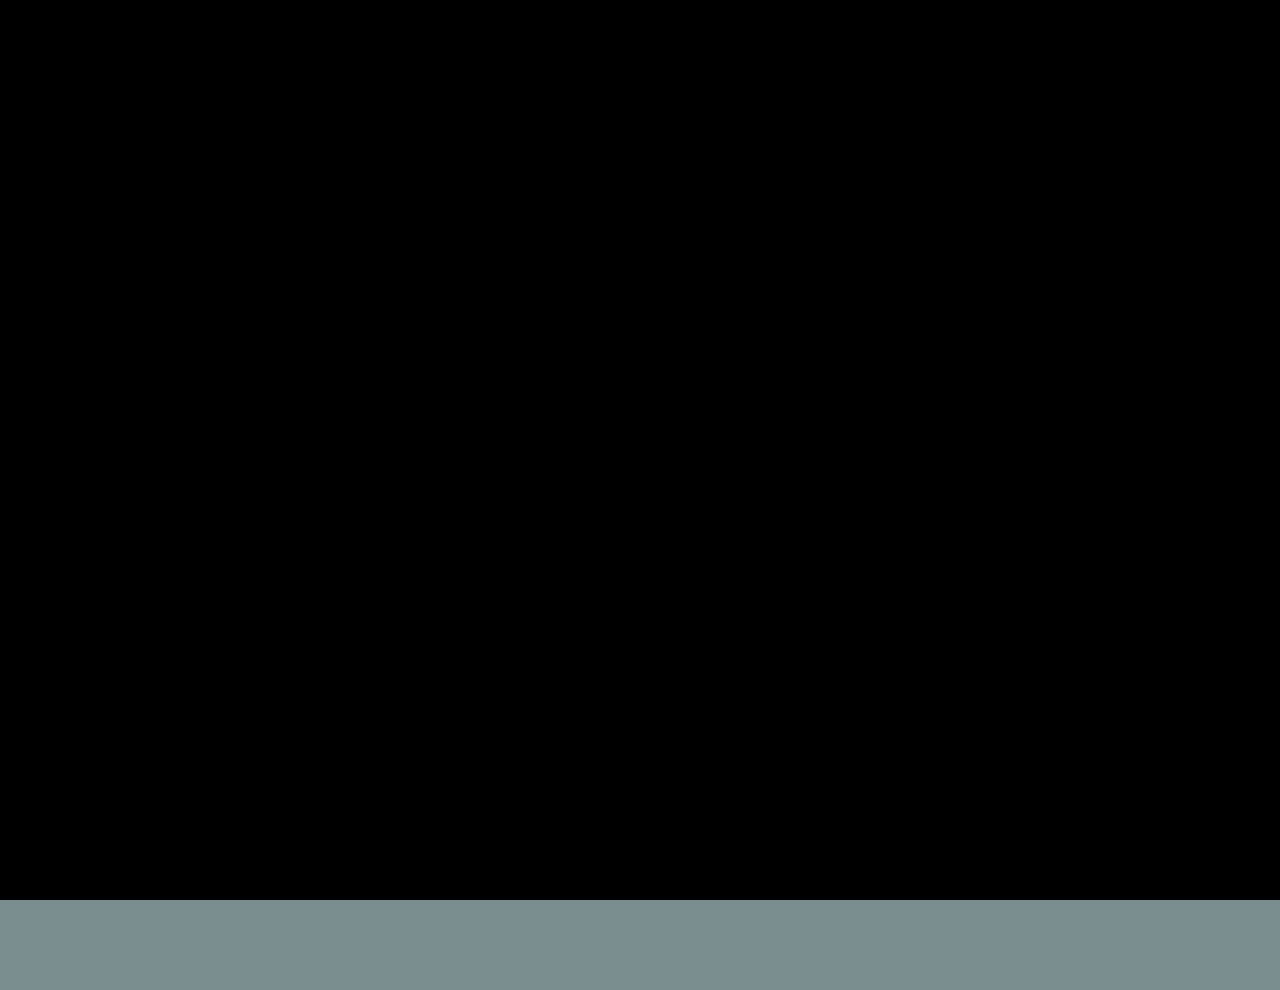
==== commit 8daa8004: "added animations" ====
--- a/index.html
+++ b/index.html
@@ -30,7 +30,7 @@
         <div class="intro-text">
             <h2>Luis Ramirez</h2>
             <h3>Front End Web <br/> Developer </h3>
-            <p>Lets build something Amazing Together !!</p>
+            <p>Let's Build Something Amazing Together!</p>
             <div class="intro-social">
                 <a href="https://github.com/LRamirez24"><img src="/icons/github.svg" alt="github-social-link"> </a>
                 <a href="https://www.linkedin.com/in/luisramirez2050/"><img src="/icons/linked-in.svg" alt="linkedin-social-link"> </a>
@@ -239,7 +239,7 @@
         </div>
     </section>
     <footer>
-        <h4>Dev Ed &copy; 2020</h4>
+        <h4>Dev Luis &copy; 2020</h4>
         <ul>
             <li>
                 <a href="#"><img src="/icons/twitter 1.svg" alt="twitter-social" /></a>
@@ -252,7 +252,17 @@
             </li>
         </ul>
     </footer>
-
+    <div class="intro-video">
+        <div class="intro-text2">
+            <h1 class="hide"><span class="text">Creating Inovation</span></h1>
+            <h1 class="hide"><span class="text">For Everyday</span></h1>
+            <h1 class="hide"><span class="text">People.</span></h1>
+        </div>
+    </div>
+    <div class="slider"></div>
+
+    <script src="https://cdnjs.cloudflare.com/ajax/libs/gsap/3.5.1/gsap.min.js" integrity="sha512-IQLehpLoVS4fNzl7IfH8Iowfm5+RiMGtHykgZJl9AWMgqx0AmJ6cRWcB+GaGVtIsnC4voMfm8f2vwtY+6oPjpQ==" crossorigin="anonymous"></script>
+    <script src="./app.js"></script>
 
 </body>
 
--- a/styles/style.css
+++ b/styles/style.css
@@ -1,20 +1,20 @@
 * {
-  margin: 0;
-  padding: 0;
-  -webkit-box-sizing: border-box;
-          box-sizing: border-box;
+    margin: 0;
+    padding: 0;
+    -webkit-box-sizing: border-box;
+    box-sizing: border-box;
 }
 
 html {
-  font-size: 62.5%;
+    font-size: 62.5%;
 }
 
 h1 {
-  font-size: 2.5rem;
+    font-size: 2.5rem;
 }
 
 body {
-  font-family: 'Montserrat', sans-serif;
+    font-family: 'Montserrat', sans-serif;
 }
 
 li,
@@ -23,491 +23,530 @@
 input,
 a,
 p {
-  font-size: 2.5rem;
+    font-size: 2.5rem;
 }
 
 h2 {
-  font-size: 4rem;
+    font-size: 4rem;
 }
 
 h3 {
-  font-size: 2.5rem;
+    font-size: 2.5rem;
 }
 
 h4,
 h5 {
-  font-size: 2rem;
+    font-size: 2rem;
 }
 
 ul {
-  list-style: none;
+    list-style: none;
 }
 
 a {
-  text-decoration: none;
-  color: #2c2c2c;
+    text-decoration: none;
+    color: #2c2c2c;
 }
 
 .main-head {
-  width: 95%;
-  margin: 0 0 0 auto;
+    width: 95%;
+    margin: 0 0 0 auto;
 }
 
 nav {
-  display: -webkit-box;
-  display: -ms-flexbox;
-  display: flex;
-  -webkit-box-pack: justify;
-      -ms-flex-pack: justify;
-          justify-content: space-between;
-  -webkit-box-align: center;
-      -ms-flex-align: center;
-          align-items: center;
-  -webkit-box-orient: horizontal;
-  -webkit-box-direction: normal;
-      -ms-flex-direction: row;
-          flex-direction: row;
-  min-height: 10vh;
-  width: 60%;
-  -ms-flex-wrap: wrap;
-      flex-wrap: wrap;
+    display: -webkit-box;
+    display: -ms-flexbox;
+    display: flex;
+    -webkit-box-pack: justify;
+    -ms-flex-pack: justify;
+    justify-content: space-between;
+    -webkit-box-align: center;
+    -ms-flex-align: center;
+    align-items: center;
+    -webkit-box-orient: horizontal;
+    -webkit-box-direction: normal;
+    -ms-flex-direction: row;
+    flex-direction: row;
+    min-height: 10vh;
+    width: 60%;
+    -ms-flex-wrap: wrap;
+    flex-wrap: wrap;
 }
 
 nav .logo {
-  display: -webkit-box;
-  display: -ms-flexbox;
-  display: flex;
-  -webkit-box-pack: start;
-      -ms-flex-pack: start;
-          justify-content: flex-start;
-  -webkit-box-align: center;
-      -ms-flex-align: center;
-          align-items: center;
-  -webkit-box-orient: horizontal;
-  -webkit-box-direction: normal;
-      -ms-flex-direction: row;
-          flex-direction: row;
-  -webkit-box-flex: 1;
-      -ms-flex: 1 1 10rem;
-          flex: 1 1 10rem;
+    display: -webkit-box;
+    display: -ms-flexbox;
+    display: flex;
+    -webkit-box-pack: start;
+    -ms-flex-pack: start;
+    justify-content: flex-start;
+    -webkit-box-align: center;
+    -ms-flex-align: center;
+    align-items: center;
+    -webkit-box-orient: horizontal;
+    -webkit-box-direction: normal;
+    -ms-flex-direction: row;
+    flex-direction: row;
+    -webkit-box-flex: 1;
+    -ms-flex: 1 1 10rem;
+    flex: 1 1 10rem;
 }
 
 nav .logo h1 {
-  margin: 2rem;
+    margin: 2rem;
 }
 
 nav ul {
-  display: -webkit-box;
-  display: -ms-flexbox;
-  display: flex;
-  -ms-flex-pack: distribute;
-      justify-content: space-around;
-  -webkit-box-align: center;
-      -ms-flex-align: center;
-          align-items: center;
-  -webkit-box-orient: horizontal;
-  -webkit-box-direction: normal;
-      -ms-flex-direction: row;
-          flex-direction: row;
-  -webkit-box-flex: 1;
-      -ms-flex: 1 1 40rem;
-          flex: 1 1 40rem;
+    display: -webkit-box;
+    display: -ms-flexbox;
+    display: flex;
+    -ms-flex-pack: distribute;
+    justify-content: space-around;
+    -webkit-box-align: center;
+    -ms-flex-align: center;
+    align-items: center;
+    -webkit-box-orient: horizontal;
+    -webkit-box-direction: normal;
+    -ms-flex-direction: row;
+    flex-direction: row;
+    -webkit-box-flex: 1;
+    -ms-flex: 1 1 40rem;
+    flex: 1 1 40rem;
 }
 
 .intro {
-  min-height: 90vh;
-  width: 90%;
-  margin: auto;
-  -ms-flex-wrap: wrap;
-      flex-wrap: wrap;
-  display: -webkit-box;
-  display: -ms-flexbox;
-  display: flex;
-  -webkit-box-pack: justify;
-      -ms-flex-pack: justify;
-          justify-content: space-between;
-  -webkit-box-align: center;
-      -ms-flex-align: center;
-          align-items: center;
-  -webkit-box-orient: horizontal;
-  -webkit-box-direction: normal;
-      -ms-flex-direction: row;
-          flex-direction: row;
+    min-height: 90vh;
+    width: 90%;
+    margin: auto;
+    -ms-flex-wrap: wrap;
+    flex-wrap: wrap;
+    display: -webkit-box;
+    display: -ms-flexbox;
+    display: flex;
+    -webkit-box-pack: justify;
+    -ms-flex-pack: justify;
+    justify-content: space-between;
+    -webkit-box-align: center;
+    -ms-flex-align: center;
+    align-items: center;
+    -webkit-box-orient: horizontal;
+    -webkit-box-direction: normal;
+    -ms-flex-direction: row;
+    flex-direction: row;
 }
 
 .intro h2 {
-  font-size: 8rem;
-  padding-top: 2rem;
-  background: -webkit-gradient(linear, left top, right top, from(#38d39f), to(#38a4d3));
-  background: linear-gradient(left, #38d39f, #38a4d3);
-  -webkit-background-clip: text;
-  -moz-background-clip: text;
-  -webkit-text-fill-color: transparent;
-  -moz-text-fill-color: transparent;
-  display: inline-block;
+    font-size: 8rem;
+    padding-top: 2rem;
+    background: -webkit-gradient(linear, left top, right top, from(#38d39f), to(#38a4d3));
+    background: linear-gradient(left, #38d39f, #38a4d3);
+    -webkit-background-clip: text;
+    -moz-background-clip: text;
+    -webkit-text-fill-color: transparent;
+    -moz-text-fill-color: transparent;
+    display: inline-block;
 }
 
 .intro h3 {
-  font-size: 6rem;
-  padding: 2rem 0rem;
+    font-size: 6rem;
+    padding: 2rem 0rem;
 }
 
 .intro p {
-  padding-top: 2rem;
-  color: #2c2c2c;
+    padding-top: 2rem;
+    color: #2c2c2c;
 }
 
 .splash {
-  position: absolute;
-  top: 0%;
-  right: 0%;
-  height: 100%;
-  z-index: -1;
+    position: absolute;
+    top: 0%;
+    right: 0%;
+    height: 100%;
+    z-index: -1;
 }
 
 .intro-social {
-  margin-top: 4rem;
+    margin-top: 4rem;
 }
 
 .intro-social a {
-  margin-right: 5rem;
+    margin-right: 5rem;
 }
 
 .active {
-  background: #2c2c2c;
-  color: white;
-  padding: 1rem 3rem;
-  border-radius: 2rem;
+    background: #2c2c2c;
+    color: white;
+    padding: 1rem 3rem;
+    border-radius: 2rem;
 }
 
 .intro-text,
 .intro-images {
-  -webkit-box-flex: 1;
-      -ms-flex: 1 1 40rem;
-          flex: 1 1 40rem;
+    -webkit-box-flex: 1;
+    -ms-flex: 1 1 40rem;
+    flex: 1 1 40rem;
 }
 
 #plant-left {
-  -webkit-animation: plant 1.5s ease infinite alternate;
-          animation: plant 1.5s ease infinite alternate;
+    -webkit-animation: plant 1.5s ease infinite alternate;
+    animation: plant 1.5s ease infinite alternate;
 }
 
 #plant-right {
-  -webkit-animation: plant 1.5s ease infinite alternate 0.5s;
-          animation: plant 1.5s ease infinite alternate 0.5s;
+    -webkit-animation: plant 1.5s ease infinite alternate 0.5s;
+    animation: plant 1.5s ease infinite alternate 0.5s;
 }
 
 #me {
-  -webkit-animation: me 1s ease infinite alternate;
-          animation: me 1s ease infinite alternate;
-  -webkit-transform-origin: bottom;
-          transform-origin: bottom;
+    -webkit-animation: me 1s ease infinite alternate;
+    animation: me 1s ease infinite alternate;
+    -webkit-transform-origin: bottom;
+    transform-origin: bottom;
 }
 
 #clock-arrow {
-  -webkit-animation: clock 1.5s infinite linear;
-          animation: clock 1.5s infinite linear;
-  transform-box: fill-box;
-  -webkit-transform-origin: bottom;
-          transform-origin: bottom;
+    -webkit-animation: clock 1.5s infinite linear;
+    animation: clock 1.5s infinite linear;
+    transform-box: fill-box;
+    -webkit-transform-origin: bottom;
+    transform-origin: bottom;
 }
 
 @-webkit-keyframes me {
-  from {
-    -webkit-transform: rotateZ(-5deg);
-            transform: rotateZ(-5deg);
-  }
-  to {
-    -webkit-transform: rotateZ(5deg);
-            transform: rotateZ(5deg);
-  }
+    from {
+        -webkit-transform: rotateZ(-5deg);
+        transform: rotateZ(-5deg);
+    }
+    to {
+        -webkit-transform: rotateZ(5deg);
+        transform: rotateZ(5deg);
+    }
 }
 
 @keyframes me {
-  from {
-    -webkit-transform: rotateZ(-5deg);
-            transform: rotateZ(-5deg);
-  }
-  to {
-    -webkit-transform: rotateZ(5deg);
-            transform: rotateZ(5deg);
-  }
+    from {
+        -webkit-transform: rotateZ(-5deg);
+        transform: rotateZ(-5deg);
+    }
+    to {
+        -webkit-transform: rotateZ(5deg);
+        transform: rotateZ(5deg);
+    }
 }
 
 @-webkit-keyframes plant {
-  from {
-    -webkit-transform: translateY(0%);
-            transform: translateY(0%);
-  }
-  to {
-    -webkit-transform: translateY(-30%);
-            transform: translateY(-30%);
-  }
+    from {
+        -webkit-transform: translateY(0%);
+        transform: translateY(0%);
+    }
+    to {
+        -webkit-transform: translateY(-30%);
+        transform: translateY(-30%);
+    }
 }
 
 @keyframes plant {
-  from {
-    -webkit-transform: translateY(0%);
-            transform: translateY(0%);
-  }
-  to {
-    -webkit-transform: translateY(-30%);
-            transform: translateY(-30%);
-  }
+    from {
+        -webkit-transform: translateY(0%);
+        transform: translateY(0%);
+    }
+    to {
+        -webkit-transform: translateY(-30%);
+        transform: translateY(-30%);
+    }
 }
 
 @-webkit-keyframes clock {
-  from {
-    -webkit-transform: rotateZ(0deg);
-            transform: rotateZ(0deg);
-  }
-  to {
-    -webkit-transform: rotateZ(360deg);
-            transform: rotateZ(360deg);
-  }
+    from {
+        -webkit-transform: rotateZ(0deg);
+        transform: rotateZ(0deg);
+    }
+    to {
+        -webkit-transform: rotateZ(360deg);
+        transform: rotateZ(360deg);
+    }
 }
 
 @keyframes clock {
-  from {
-    -webkit-transform: rotateZ(0deg);
-            transform: rotateZ(0deg);
-  }
-  to {
-    -webkit-transform: rotateZ(360deg);
-            transform: rotateZ(360deg);
-  }
+    from {
+        -webkit-transform: rotateZ(0deg);
+        transform: rotateZ(0deg);
+    }
+    to {
+        -webkit-transform: rotateZ(360deg);
+        transform: rotateZ(360deg);
+    }
 }
 
 .projects {
-  width: 90%;
-  margin: auto;
-  min-height: 90vh;
-  display: -webkit-box;
-  display: -ms-flexbox;
-  display: flex;
-  -webkit-box-pack: justify;
-      -ms-flex-pack: justify;
-          justify-content: space-between;
-  -webkit-box-align: center;
-      -ms-flex-align: center;
-          align-items: center;
-  -webkit-box-orient: horizontal;
-  -webkit-box-direction: normal;
-      -ms-flex-direction: row;
-          flex-direction: row;
-  text-align: center;
-  -ms-flex-wrap: wrap;
-      flex-wrap: wrap;
+    width: 90%;
+    margin: auto;
+    min-height: 90vh;
+    display: -webkit-box;
+    display: -ms-flexbox;
+    display: flex;
+    -webkit-box-pack: justify;
+    -ms-flex-pack: justify;
+    justify-content: space-between;
+    -webkit-box-align: center;
+    -ms-flex-align: center;
+    align-items: center;
+    -webkit-box-orient: horizontal;
+    -webkit-box-direction: normal;
+    -ms-flex-direction: row;
+    flex-direction: row;
+    text-align: center;
+    -ms-flex-wrap: wrap;
+    flex-wrap: wrap;
 }
 
 .projects h2 {
-  margin: 5rem;
+    margin: 5rem;
 }
 
 .travelly,
 .elena {
-  -webkit-box-flex: 1;
-      -ms-flex: 1 1 40rem;
-          flex: 1 1 40rem;
+    -webkit-box-flex: 1;
+    -ms-flex: 1 1 40rem;
+    flex: 1 1 40rem;
 }
 
 .form-section {
-  min-height: 80vh;
-  display: -webkit-box;
-  display: -ms-flexbox;
-  display: flex;
-  -webkit-box-pack: center;
-      -ms-flex-pack: center;
-          justify-content: center;
-  -webkit-box-align: center;
-      -ms-flex-align: center;
-          align-items: center;
-  -webkit-box-orient: horizontal;
-  -webkit-box-direction: normal;
-      -ms-flex-direction: row;
-          flex-direction: row;
-  margin-top: 3rem;
+    min-height: 80vh;
+    display: -webkit-box;
+    display: -ms-flexbox;
+    display: flex;
+    -webkit-box-pack: center;
+    -ms-flex-pack: center;
+    justify-content: center;
+    -webkit-box-align: center;
+    -ms-flex-align: center;
+    align-items: center;
+    -webkit-box-orient: horizontal;
+    -webkit-box-direction: normal;
+    -ms-flex-direction: row;
+    flex-direction: row;
+    margin-top: 3rem;
 }
 
 .form-section form {
-  padding: 3rem 10rem;
-  -webkit-box-shadow: 0px 10px 10px rgba(0, 0, 0, 0.2), 0px 20px 40px rgba(0, 0, 0, 0.2);
-          box-shadow: 0px 10px 10px rgba(0, 0, 0, 0.2), 0px 20px 40px rgba(0, 0, 0, 0.2);
-  display: -webkit-box;
-  display: -ms-flexbox;
-  display: flex;
-  -webkit-box-pack: center;
-      -ms-flex-pack: center;
-          justify-content: center;
-  -webkit-box-align: center;
-      -ms-flex-align: center;
-          align-items: center;
-  -webkit-box-orient: vertical;
-  -webkit-box-direction: normal;
-      -ms-flex-direction: column;
-          flex-direction: column;
-  border-radius: 2rem;
+    padding: 3rem 10rem;
+    -webkit-box-shadow: 0px 10px 10px rgba(0, 0, 0, 0.2), 0px 20px 40px rgba(0, 0, 0, 0.2);
+    box-shadow: 0px 10px 10px rgba(0, 0, 0, 0.2), 0px 20px 40px rgba(0, 0, 0, 0.2);
+    display: -webkit-box;
+    display: -ms-flexbox;
+    display: flex;
+    -webkit-box-pack: center;
+    -ms-flex-pack: center;
+    justify-content: center;
+    -webkit-box-align: center;
+    -ms-flex-align: center;
+    align-items: center;
+    -webkit-box-orient: vertical;
+    -webkit-box-direction: normal;
+    -ms-flex-direction: column;
+    flex-direction: column;
+    border-radius: 2rem;
 }
 
 .form-section form input,
 .form-section form textarea {
-  margin: 2rem;
+    margin: 2rem;
 }
 
 .form-section form input:focus,
 .form-section form textarea:focus {
-  outline: 2px solid black;
+    outline: 2px solid black;
 }
 
 .form-section form textarea {
-  font-family: "Montserrat", sans-serif;
-  font-size: 2rem;
+    font-family: "Montserrat", sans-serif;
+    font-size: 2rem;
 }
 
 .form-section form button {
-  width: 100%;
-  padding: 2rem;
-  background-color: #154353;
-  color: white;
+    width: 100%;
+    padding: 2rem;
+    background-color: #154353;
+    color: white;
 }
 
 .form-section form button:focus {
-  background: #33696b;
+    background: #33696b;
 }
 
 footer {
-  background: #154353;
-  color: white;
-  min-height: 10vh;
-  padding: 0% 5%;
-  display: -webkit-box;
-  display: -ms-flexbox;
-  display: flex;
-  -webkit-box-pack: start;
-      -ms-flex-pack: start;
-          justify-content: flex-start;
-  -webkit-box-align: center;
-      -ms-flex-align: center;
-          align-items: center;
-  -webkit-box-orient: horizontal;
-  -webkit-box-direction: normal;
-      -ms-flex-direction: row;
-          flex-direction: row;
+    background: #154353;
+    color: white;
+    min-height: 10vh;
+    padding: 0% 5%;
+    display: -webkit-box;
+    display: -ms-flexbox;
+    display: flex;
+    -webkit-box-pack: start;
+    -ms-flex-pack: start;
+    justify-content: flex-start;
+    -webkit-box-align: center;
+    -ms-flex-align: center;
+    align-items: center;
+    -webkit-box-orient: horizontal;
+    -webkit-box-direction: normal;
+    -ms-flex-direction: row;
+    flex-direction: row;
 }
 
 footer ul {
-  -webkit-box-flex: 1;
-      -ms-flex: 1 1 40rem;
-          flex: 1 1 40rem;
-  display: -webkit-box;
-  display: -ms-flexbox;
-  display: flex;
-  -ms-flex-pack: distribute;
-      justify-content: space-around;
-  -webkit-box-align: center;
-      -ms-flex-align: center;
-          align-items: center;
-  -webkit-box-orient: horizontal;
-  -webkit-box-direction: normal;
-      -ms-flex-direction: row;
-          flex-direction: row;
+    -webkit-box-flex: 1;
+    -ms-flex: 1 1 40rem;
+    flex: 1 1 40rem;
+    display: -webkit-box;
+    display: -ms-flexbox;
+    display: flex;
+    -ms-flex-pack: distribute;
+    justify-content: space-around;
+    -webkit-box-align: center;
+    -ms-flex-align: center;
+    align-items: center;
+    -webkit-box-orient: horizontal;
+    -webkit-box-direction: normal;
+    -ms-flex-direction: row;
+    flex-direction: row;
 }
 
 footer h4 {
-  -webkit-box-flex: 1;
-      -ms-flex: 1 1 40rem;
-          flex: 1 1 40rem;
+    -webkit-box-flex: 1;
+    -ms-flex: 1 1 40rem;
+    flex: 1 1 40rem;
 }
 
 @media screen and (max-width: 1332px) {
-  html {
-    font-size: 53%;
-  }
-  .splash {
-    display: none;
-  }
-  svg {
-    width: 80%;
-  }
-  nav {
-    width: 100%;
-  }
+    html {
+        font-size: 53%;
+    }
+    .splash {
+        display: none;
+    }
+    svg {
+        width: 80%;
+    }
+    nav {
+        width: 100%;
+    }
 }
 
 @media screen and (max-width: 754px) {
-  html {
-    font-size: 45%;
-  }
-  svg {
-    height: 60%;
-  }
-  .main-head {
-    width: 100%;
-  }
-  nav .logo {
-    display: -webkit-box;
-    display: -ms-flexbox;
-    display: flex;
-    -webkit-box-pack: center;
+    html {
+        font-size: 45%;
+    }
+    svg {
+        height: 60%;
+    }
+    .main-head {
+        width: 100%;
+    }
+    nav .logo {
+        display: -webkit-box;
+        display: -ms-flexbox;
+        display: flex;
+        -webkit-box-pack: center;
         -ms-flex-pack: center;
-            justify-content: center;
-    -webkit-box-align: center;
+        justify-content: center;
+        -webkit-box-align: center;
         -ms-flex-align: center;
-            align-items: center;
-    -webkit-box-orient: vertical;
-    -webkit-box-direction: normal;
+        align-items: center;
+        -webkit-box-orient: vertical;
+        -webkit-box-direction: normal;
         -ms-flex-direction: column;
-            flex-direction: column;
-    -webkit-box-flex: 1;
+        flex-direction: column;
+        -webkit-box-flex: 1;
         -ms-flex: 1 1 20rem;
-            flex: 1 1 20rem;
-    margin-top: 2rem;
-  }
-  nav ul {
-    -webkit-box-flex: 1;
+        flex: 1 1 20rem;
+        margin-top: 2rem;
+    }
+    nav ul {
+        -webkit-box-flex: 1;
         -ms-flex: 1 1 60rem;
-            flex: 1 1 60rem;
-    margin: 2rem 0rem;
-  }
-  .intro-text {
-    margin-top: 5rem;
-    text-align: center;
-  }
-  .intro-images {
-    text-align: center;
-  }
-  .intro-social {
-    display: -webkit-box;
-    display: -ms-flexbox;
-    display: flex;
-    -webkit-box-pack: center;
+        flex: 1 1 60rem;
+        margin: 2rem 0rem;
+    }
+    .intro-text {
+        margin-top: 5rem;
+        text-align: center;
+    }
+    .intro-images {
+        text-align: center;
+    }
+    .intro-social {
+        display: -webkit-box;
+        display: -ms-flexbox;
+        display: flex;
+        -webkit-box-pack: center;
         -ms-flex-pack: center;
-            justify-content: center;
-    -webkit-box-align: center;
+        justify-content: center;
+        -webkit-box-align: center;
         -ms-flex-align: center;
-            align-items: center;
-    -webkit-box-orient: horizontal;
-    -webkit-box-direction: normal;
+        align-items: center;
+        -webkit-box-orient: horizontal;
+        -webkit-box-direction: normal;
         -ms-flex-direction: row;
-            flex-direction: row;
-  }
-  .intro-social a {
-    margin: 2rem;
-  }
-  .elena,
-  .travelly {
-    -webkit-box-flex: 1;
+        flex-direction: row;
+    }
+    .intro-social a {
+        margin: 2rem;
+    }
+    .elena,
+    .travelly {
+        -webkit-box-flex: 1;
         -ms-flex: 1 1 50rem;
-            flex: 1 1 50rem;
-  }
-  .elena img,
-  .travelly img {
+        flex: 1 1 50rem;
+    }
+    .elena img,
+    .travelly img {
+        width: 100%;
+        height: 100%;
+    }
+    form {
+        padding: 0rem;
+        width: 100%;
+    }
+}
+
+.intro-video {
+    background: black;
+    position: fixed;
+    top: 0;
+    left: 0;
     width: 100%;
     height: 100%;
-  }
-  form {
-    padding: 0rem;
+    display: flex;
+    justify-content: center;
+    align-items: center;
+}
+
+.intro-text2 h1 {
+    color: rgb(5, 77, 233);
+    font-size: 7rem;
+}
+
+.slider {
+    background: rgb(123, 142, 143);
+    position: fixed;
+    top: 0;
+    left: 0;
     width: 100%;
-  }
-}
+    height: 100%;
+    transform: translateY(100%);
+}
+
+.hide {
+    background: black;
+    overflow: hidden;
+}
+
+.hide span {
+    transform: translateY(100%);
+    display: inline-block;
+}
+
+
 /*# sourceMappingURL=style.css.map */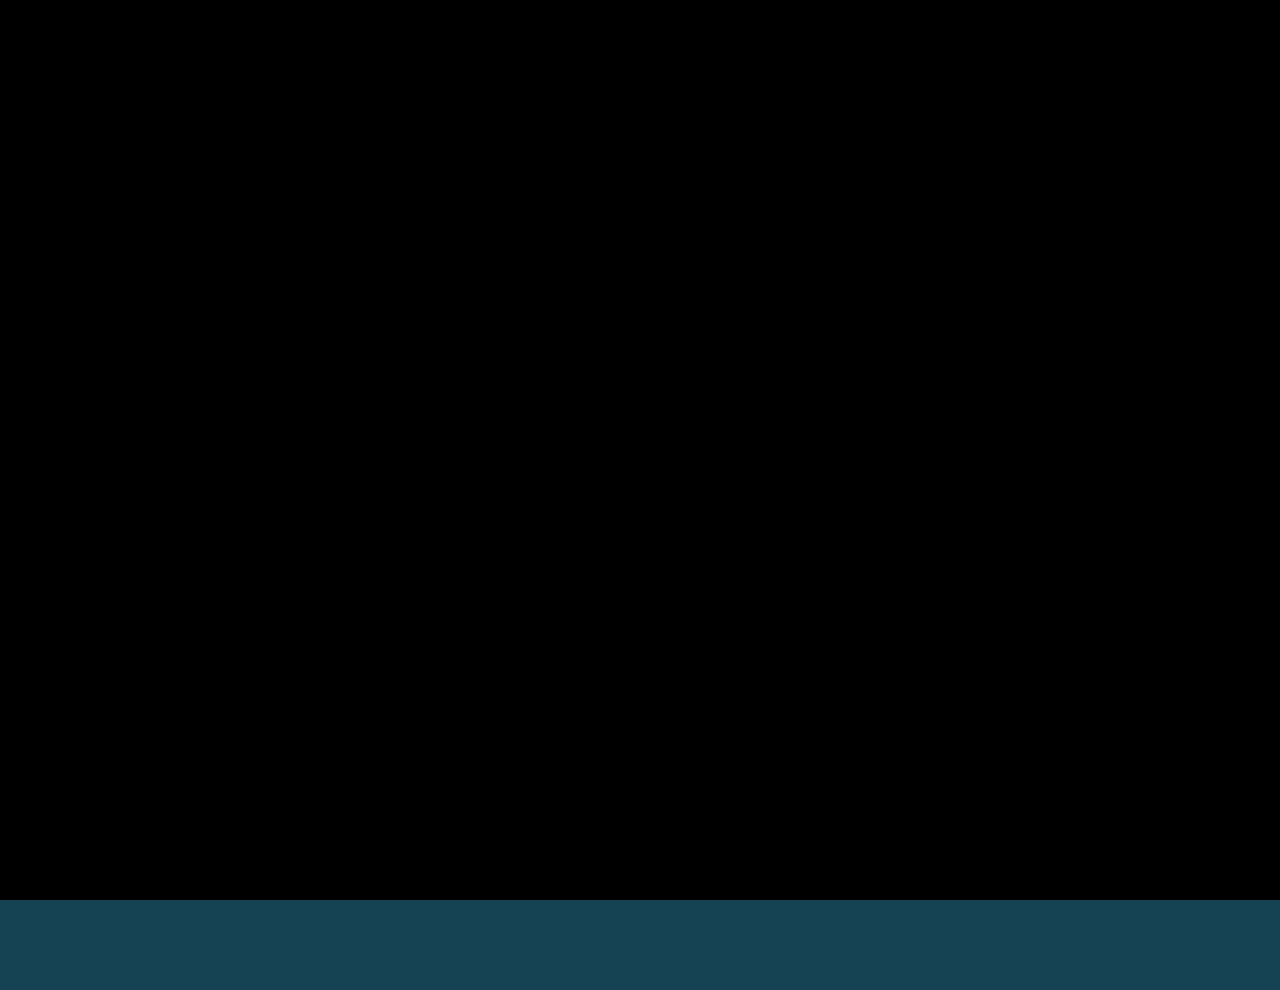
==== commit dfb41462: "new blm logo" ====
--- a/index.html
+++ b/index.html
@@ -16,8 +16,8 @@
     <header class="main-head">
         <nav>
             <div class="logo">
-                <img src="icons/code.svg" alt="logo">
-                <h1>Dev Luis</h1>
+                <img src="icons/blm.svg" alt="logo">
+                <h1>Luis Ramirez</h1>
             </div>
             <ul>
                 <li><a class="active" href="/">Home</a></li>
@@ -29,7 +29,7 @@
     <section class="intro">
         <div class="intro-text">
             <h2>Luis Ramirez</h2>
-            <h3>Front End Web <br/> Developer </h3>
+            <h3>UX/UI <br/> Designer </h3>
             <p>Let's Build Something Amazing Together!</p>
             <div class="intro-social">
                 <a href="https://github.com/LRamirez24"><img src="/icons/github.svg" alt="github-social-link"> </a>
@@ -242,7 +242,7 @@
         <h4>Dev Luis &copy; 2020</h4>
         <ul>
             <li>
-                <a href="#"><img src="/icons/twitter 1.svg" alt="twitter-social" /></a>
+                <a href="https://www.twitter.com/"><img src="/icons/twitter 1.svg" alt="twitter-social" /></a>
             </li>
             <li>
                 <a href="https://www.instagram.com/apex_2025/"><img src="/icons/instagram 1.svg" alt="instagram-social" /></a>
--- a/styles/style.css
+++ b/styles/style.css
@@ -524,12 +524,12 @@
 }
 
 .intro-text2 h1 {
-    color: rgb(5, 77, 233);
+    color: #3cc4b8;
     font-size: 7rem;
 }
 
 .slider {
-    background: rgb(123, 142, 143);
+    background: #154353;
     position: fixed;
     top: 0;
     left: 0;
